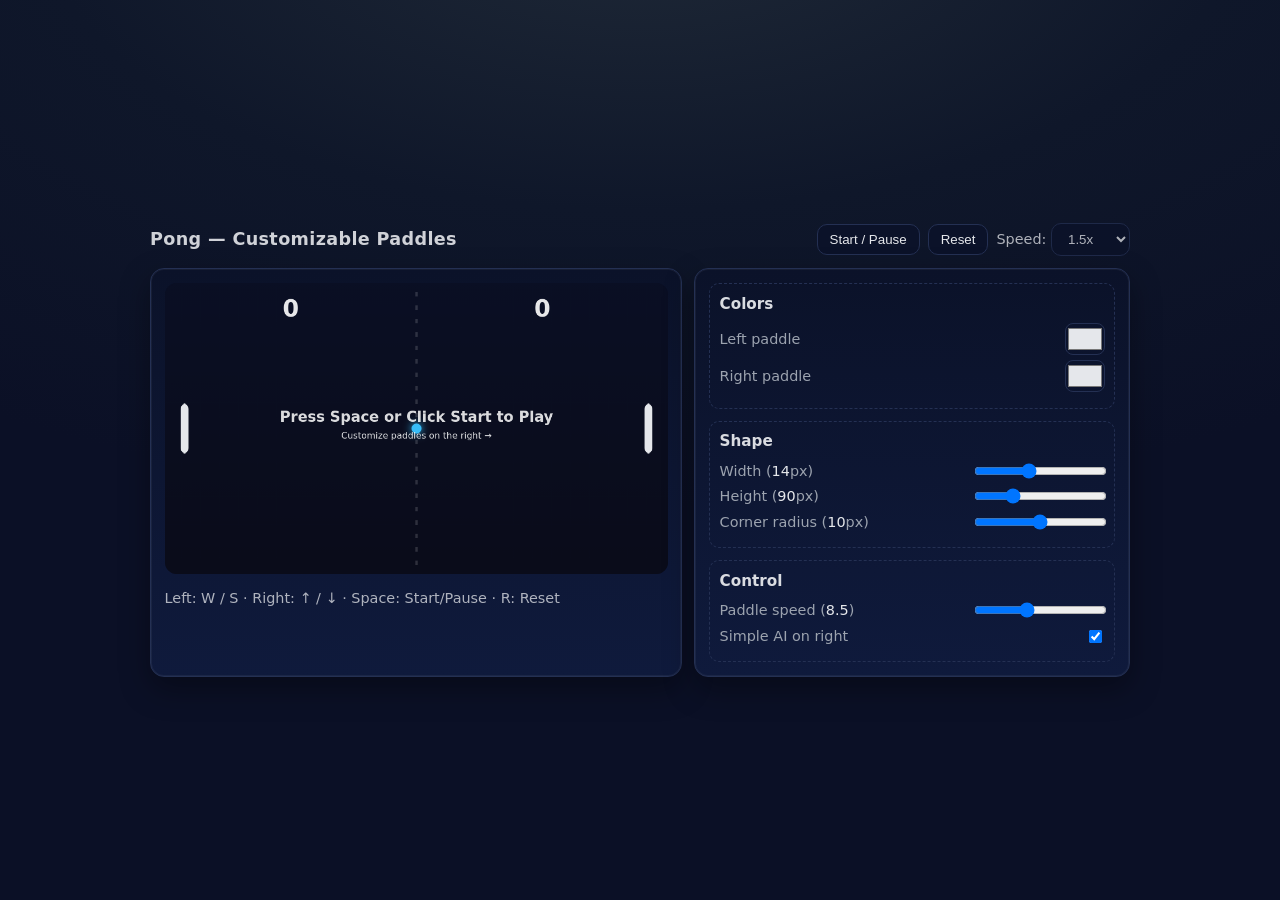
==== index.html @ 2bf0fa86 "Add files via upload" ====
<!DOCTYPE html>
<html lang="en">
<head>
  <meta charset="UTF-8" />
  <meta name="viewport" content="width=device-width, initial-scale=1.0" />
  <title>Base Pong — Customizable</title>
  <style>
    :root {
      --bg: #0f172a;      /* slate-900 */
      --panel: #0b1229;   /* deep panel */
      --panel-2: #0f1a3c; /* alt panel */
      --ink: #e5e7eb;     /* gray-200 */
      --muted: #9ca3af;   /* gray-400 */
      --accent: #38bdf8;  /* sky-400 */
      --border: #243053;  /* blue-gray */
    }

    * { box-sizing: border-box; }
    html, body { height: 100%; }
    body {
      margin: 0;
      display: grid;
      place-items: center;
      background: radial-gradient(1200px 600px at 50% -10%, #1f2937 0%, var(--bg) 50%, #0b1026 100%);
      color: var(--ink);
      font: 16px/1.4 system-ui, -apple-system, Segoe UI, Roboto, Ubuntu, Cantarell, Noto Sans, "Helvetica Neue", Arial, "Apple Color Emoji", "Segoe UI Emoji";
    }
    .wrap { width: min(980px, calc(100% - 2rem)); }

    header {
      display: flex;
      align-items: center;
      justify-content: space-between;
      gap: 1rem;
      margin-bottom: 0.75rem;
    }

    h1 { font-size: 1.1rem; letter-spacing: 0.02em; margin: 0; opacity: 0.9; }

    .toolbar {
      display: flex; align-items: center; gap: .5rem; flex-wrap: wrap;
    }
    button, select, input[type="checkbox"] {
      background: var(--panel);
      border: 1px solid var(--border);
      color: var(--ink);
      padding: 0.45rem 0.75rem;
      border-radius: 10px;
      cursor: pointer;
    }
    button:hover, select:hover { border-color: var(--accent); }

    .hint { opacity: 0.75; font-size: 0.9rem; }

    .grid {
      display: grid;
      grid-template-columns: 1fr;
      gap: .75rem;
    }

    @media (min-width: 880px) {
      .grid { grid-template-columns: 1.1fr .9fr; }
    }

    .panel {
      background: linear-gradient(180deg, var(--panel), var(--panel-2));
      border: 1px solid var(--border);
      border-radius: 14px;
      padding: .85rem;
      box-shadow: 0 12px 30px rgba(0,0,0,.35), inset 0 0 0 1px rgba(255,255,255,.05);
    }

    canvas {
      width: 100%; height: auto; display: block; border-radius: 12px; background: #0a0f24;
    }

    .settings { display: grid; grid-template-columns: 1fr; gap: .75rem; }
    .group { border: 1px dashed var(--border); border-radius: 10px; padding: .6rem; }
    .group h3 { margin: 0 0 .5rem 0; font-size: .95rem; color: var(--ink); opacity: .95; }

    .row { display: grid; grid-template-columns: 1fr auto; align-items: center; gap: .6rem; margin: .35rem 0; }
    .row label { color: var(--muted); font-size: .9rem; }

    input[type="color"] {
      appearance: none; border: 1px solid var(--border); width: 40px; height: 32px; padding: 0; background: transparent; border-radius: 8px; cursor: pointer;
    }
    input[type="range"] { width: 100%; }

    .kv { color: var(--ink); font-variant-numeric: tabular-nums; min-width: 3ch; text-align: right; }
  </style>
</head>
<body>
  <div class="wrap">
    <header>
      <h1>Pong — Customizable Paddles</h1>
      <div class="toolbar">
        <button id="startBtn" title="Space">Start / Pause</button>
        <button id="resetBtn" title="R">Reset</button>
        <label class="hint">Speed:
          <select id="speedSelect">
            <option value="1">1x</option>
            <option value="1.25">1.25x</option>
            <option value="1.5" selected>1.5x</option>
            <option value="2">2x</option>
          </select>
        </label>
      </div>
    </header>

    <div class="grid">
      <div class="panel">
        <!-- Fixed internal resolution; CSS scales responsively -->
        <canvas id="game" width="900" height="520" aria-label="Pong game field"></canvas>
        <p class="hint">Left: W / S · Right: ↑ / ↓ · Space: Start/Pause · R: Reset</p>
      </div>

      <div class="panel">
        <div class="settings">
          <div class="group">
            <h3>Colors</h3>
            <div class="row">
              <label for="leftColor">Left paddle</label>
              <input id="leftColor" type="color" value="#e5e7eb" />
            </div>
            <div class="row">
              <label for="rightColor">Right paddle</label>
              <input id="rightColor" type="color" value="#e5e7eb" />
            </div>
          </div>

          <div class="group">
            <h3>Shape</h3>
            <div class="row">
              <label for="paddleWidth">Width (<span class="kv" id="wVal">14</span>px)</label>
              <input id="paddleWidth" type="range" min="6" max="26" step="1" value="14" />
            </div>
            <div class="row">
              <label for="paddleHeight">Height (<span class="kv" id="hVal">90</span>px)</label>
              <input id="paddleHeight" type="range" min="50" max="200" step="1" value="90" />
            </div>
            <div class="row">
              <label for="paddleRadius">Corner radius (<span class="kv" id="rVal">10</span>px)</label>
              <input id="paddleRadius" type="range" min="0" max="20" step="1" value="10" />
            </div>
          </div>

          <div class="group">
            <h3>Control</h3>
            <div class="row">
              <label for="paddleSpeed">Paddle speed (<span class="kv" id="sVal">8.5</span>)</label>
              <input id="paddleSpeed" type="range" min="5" max="14" step="0.1" value="8.5" />
            </div>
            <div class="row">
              <label for="aiToggle">Simple AI on right</label>
              <input id="aiToggle" type="checkbox" checked />
            </div>
          </div>
        </div>
      </div>
    </div>
  </div>

  <script>
    // === Pong with Customizable Paddles ===
    const canvas = document.getElementById('game');
    const ctx = canvas.getContext('2d');
    const W = canvas.width, H = canvas.height;

    // UI elements
    const startBtn = document.getElementById('startBtn');
    const resetBtn = document.getElementById('resetBtn');
    const speedSelect = document.getElementById('speedSelect');

    const leftColorEl = document.getElementById('leftColor');
    const rightColorEl = document.getElementById('rightColor');
    const widthEl = document.getElementById('paddleWidth');
    const heightEl = document.getElementById('paddleHeight');
    const radiusEl = document.getElementById('paddleRadius');
    const speedEl = document.getElementById('paddleSpeed');
    const aiEl = document.getElementById('aiToggle');

    const wVal = document.getElementById('wVal');
    const hVal = document.getElementById('hVal');
    const rVal = document.getElementById('rVal');
    const sVal = document.getElementById('sVal');

    // Persistent settings
    const defaultSettings = {
      leftColor: '#e5e7eb',
      rightColor: '#e5e7eb',
      paddleWidth: 14,
      paddleHeight: 90,
      paddleRadius: 10,
      paddleSpeed: 8.5,
      ai: true,
      speedMul: parseFloat(speedSelect.value)
    };

    let settings = loadSettings();

    function loadSettings() {
      try {
        const raw = localStorage.getItem('pongSettings');
        if (!raw) return { ...defaultSettings };
        const data = JSON.parse(raw);
        return { ...defaultSettings, ...data };
      } catch { return { ...defaultSettings }; }
    }
    function saveSettings() { localStorage.setItem('pongSettings', JSON.stringify(settings)); }

    // Game objects
    let left = { x: 28, y: H/2 - settings.paddleHeight/2, w: settings.paddleWidth, h: settings.paddleHeight, dy: 0, color: settings.leftColor };
    let right = { x: W - 28 - settings.paddleWidth, y: H/2 - settings.paddleHeight/2, w: settings.paddleWidth, h: settings.paddleHeight, dy: 0, color: settings.rightColor };

    const BALL_R = 9;
    let ball = { x: W/2, y: H/2, r: BALL_R, dx: 0, dy: 0 };

    // Rules
    let running = false;
    let lastTime = 0;
    let leftScore = 0;
    let rightScore = 0;

    // Helpers
    const clamp = (v, a, b) => Math.max(a, Math.min(b, v));
    const randSign = () => Math.random() < 0.5 ? -1 : 1;

    function serve(direction = randSign()) {
      ball.x = W/2; ball.y = H/2;
      const angle = (Math.random()*0.6 - 0.3); // -0.3..0.3 rad
      const base = 4.2 * settings.speedMul;
      ball.dx = Math.cos(angle) * base * direction;
      ball.dy = Math.sin(angle) * (base * 0.8);
    }

    function reset() {
      leftScore = rightScore = 0;
      left.y = H/2 - left.h/2;
      right.y = H/2 - right.h/2;
      serve(randSign());
    }

    function applySettings() {
      // sync paddles
      left.w = settings.paddleWidth; left.h = settings.paddleHeight; left.color = settings.leftColor;
      right.w = settings.paddleWidth; right.h = settings.paddleHeight; right.color = settings.rightColor;
      // keep on field
      left.y = clamp(left.y, 0, H - left.h);
      right.y = clamp(right.y, 0, H - right.h);
      // UI mirrors
      leftColorEl.value = settings.leftColor;
      rightColorEl.value = settings.rightColor;
      widthEl.value = settings.paddleWidth; wVal.textContent = settings.paddleWidth;
      heightEl.value = settings.paddleHeight; hVal.textContent = settings.paddleHeight;
      radiusEl.value = settings.paddleRadius; rVal.textContent = settings.paddleRadius;
      speedEl.value = settings.paddleSpeed; sVal.textContent = settings.paddleSpeed.toFixed(1);
      aiEl.checked = settings.ai;
      speedSelect.value = String(settings.speedMul);
      saveSettings();
    }

    // Draw helpers
    function clear() {
      const g = ctx.createLinearGradient(0, 0, 0, H);
      g.addColorStop(0, '#0a0f24');
      g.addColorStop(1, '#0a0c1a');
      ctx.fillStyle = g; ctx.fillRect(0, 0, W, H);
    }

    function roundedRect(x, y, w, h, r) {
      ctx.beginPath();
      ctx.moveTo(x + r, y);
      ctx.arcTo(x + w, y, x + w, y + h, r);
      ctx.arcTo(x + w, y + h, x, y + h, r);
      ctx.arcTo(x, y + h, x, y, r);
      ctx.arcTo(x, y, x + w, y, r);
      ctx.closePath();
      ctx.fill();
    }

    function drawNet() {
      ctx.save();
      ctx.strokeStyle = 'rgba(255,255,255,0.15)';
      ctx.setLineDash([8, 16]);
      ctx.lineWidth = 4;
      ctx.beginPath();
      ctx.moveTo(W/2, 16);
      ctx.lineTo(W/2, H-16);
      ctx.stroke();
      ctx.restore();
    }

    function drawPaddle(p) {
      ctx.fillStyle = p.color;
      roundedRect(p.x, p.y, p.w, p.h, settings.paddleRadius);
    }

    function drawBall() {
      ctx.beginPath();
      ctx.arc(ball.x, ball.y, ball.r, 0, Math.PI * 2);
      ctx.closePath();
      ctx.fillStyle = '#38bdf8';
      ctx.shadowColor = '#38bdf8'; ctx.shadowBlur = 16;
      ctx.fill(); ctx.shadowBlur = 0;
    }

    function drawScore() {
      ctx.fillStyle = 'rgba(255,255,255,0.9)';
      ctx.font = '700 42px system-ui,Segoe UI,Roboto,Arial';
      ctx.textAlign = 'center';
      ctx.fillText(String(leftScore), W * 0.25, 60);
      ctx.fillText(String(rightScore), W * 0.75, 60);
    }

    function aiMove() {
      if (!settings.ai) return;
      const target = ball.y - right.h / 2;
      const speed = 6 * settings.speedMul; // AI limit
      const dir = clamp(target - right.y, -speed, speed);
      right.y = clamp(right.y + dir, 0, H - right.h);
    }

    // Input
    const keys = new Set();
    window.addEventListener('keydown', (e) => {
      keys.add(e.code);
      if (e.code === 'Space') toggle();
      if (e.code === 'KeyR') { reset(); running = false; }
    });
    window.addEventListener('keyup', (e) => keys.delete(e.code));

    function handleInput(dt) {
      const padSpeed = settings.paddleSpeed * settings.speedMul;
      if (keys.has('KeyW')) left.y -= padSpeed;
      if (keys.has('KeyS')) left.y += padSpeed;
      if (keys.has('ArrowUp')) right.y -= padSpeed; // manual override
      if (keys.has('ArrowDown')) right.y += padSpeed;
      left.y = clamp(left.y, 0, H - left.h);
      right.y = clamp(right.y, 0, H - right.h);
    }

    // Physics & collisions
    function update(dt) {
      handleInput(dt);
      aiMove();

      ball.x += ball.dx;
      ball.y += ball.dy;

      if (ball.y - ball.r <= 0 && ball.dy < 0) { ball.y = ball.r; ball.dy *= -1; }
      if (ball.y + ball.r >= H && ball.dy > 0) { ball.y = H - ball.r; ball.dy *= -1; }

      function collide(p) {
        if (ball.x - ball.r < p.x + p.w && ball.x + ball.r > p.x && ball.y + ball.r > p.y && ball.y - ball.r < p.y + p.h) {
          const hitPos = (ball.y - (p.y + p.h/2)) / (p.h/2); // -1..1
          const angle = hitPos * (Math.PI/3.5);
          const dir = (p === left) ? 1 : -1;
          const speed = Math.min(Math.hypot(ball.dx, ball.dy) * 1.05, 16 * settings.speedMul);
          ball.dx = Math.cos(angle) * speed * dir;
          ball.dy = Math.sin(angle) * speed;
          if (dir === 1) ball.x = p.x + p.w + ball.r + 0.1; else ball.x = p.x - ball.r - 0.1;
        }
      }
      collide(left); collide(right);

      if (ball.x + ball.r < 0) { rightScore++; serve(1); }
      else if (ball.x - ball.r > W) { leftScore++; serve(-1); }
    }

    function render() {
      clear(); drawNet(); drawPaddle(left); drawPaddle(right); drawBall(); drawScore();
      if (!running) {
        ctx.fillStyle = 'rgba(255,255,255,0.85)';
        ctx.font = '700 26px system-ui,Segoe UI,Roboto,Arial';
        ctx.textAlign = 'center';
        ctx.fillText('Press Space or Click Start to Play', W/2, H/2 - 12);
        ctx.font = '500 16px system-ui,Segoe UI,Roboto,Arial';
        ctx.fillText('Customize paddles on the right →', W/2, H/2 + 18);
      }
    }

    function loop(ts) {
      const dt = (ts - lastTime) / 16.6667; lastTime = ts;
      if (running) update(dt);
      render();
      requestAnimationFrame(loop);
    }
    function toggle() { running = !running; }

    // UI wiring
    startBtn.addEventListener('click', toggle);
    resetBtn.addEventListener('click', () => { reset(); running = false; });
    speedSelect.addEventListener('change', (e) => { settings.speedMul = parseFloat(e.target.value); saveSettings(); });

    leftColorEl.addEventListener('input', (e) => { settings.leftColor = e.target.value; applySettings(); });
    rightColorEl.addEventListener('input', (e) => { settings.rightColor = e.target.value; applySettings(); });
    widthEl.addEventListener('input', (e) => { settings.paddleWidth = parseInt(e.target.value, 10); wVal.textContent = settings.paddleWidth; right.x = W - 28 - settings.paddleWidth; applySettings(); });
    heightEl.addEventListener('input', (e) => { settings.paddleHeight = parseInt(e.target.value, 10); hVal.textContent = settings.paddleHeight; applySettings(); });
    radiusEl.addEventListener('input', (e) => { settings.paddleRadius = parseInt(e.target.value, 10); rVal.textContent = settings.paddleRadius; saveSettings(); });
    speedEl.addEventListener('input', (e) => { settings.paddleSpeed = parseFloat(e.target.value); sVal.textContent = settings.paddleSpeed.toFixed(1); saveSettings(); });
    aiEl.addEventListener('change', (e) => { settings.ai = e.target.checked; saveSettings(); });

    // Boot
    applySettings();
    reset();
    requestAnimationFrame(loop);
  </script>
</body>
</html>
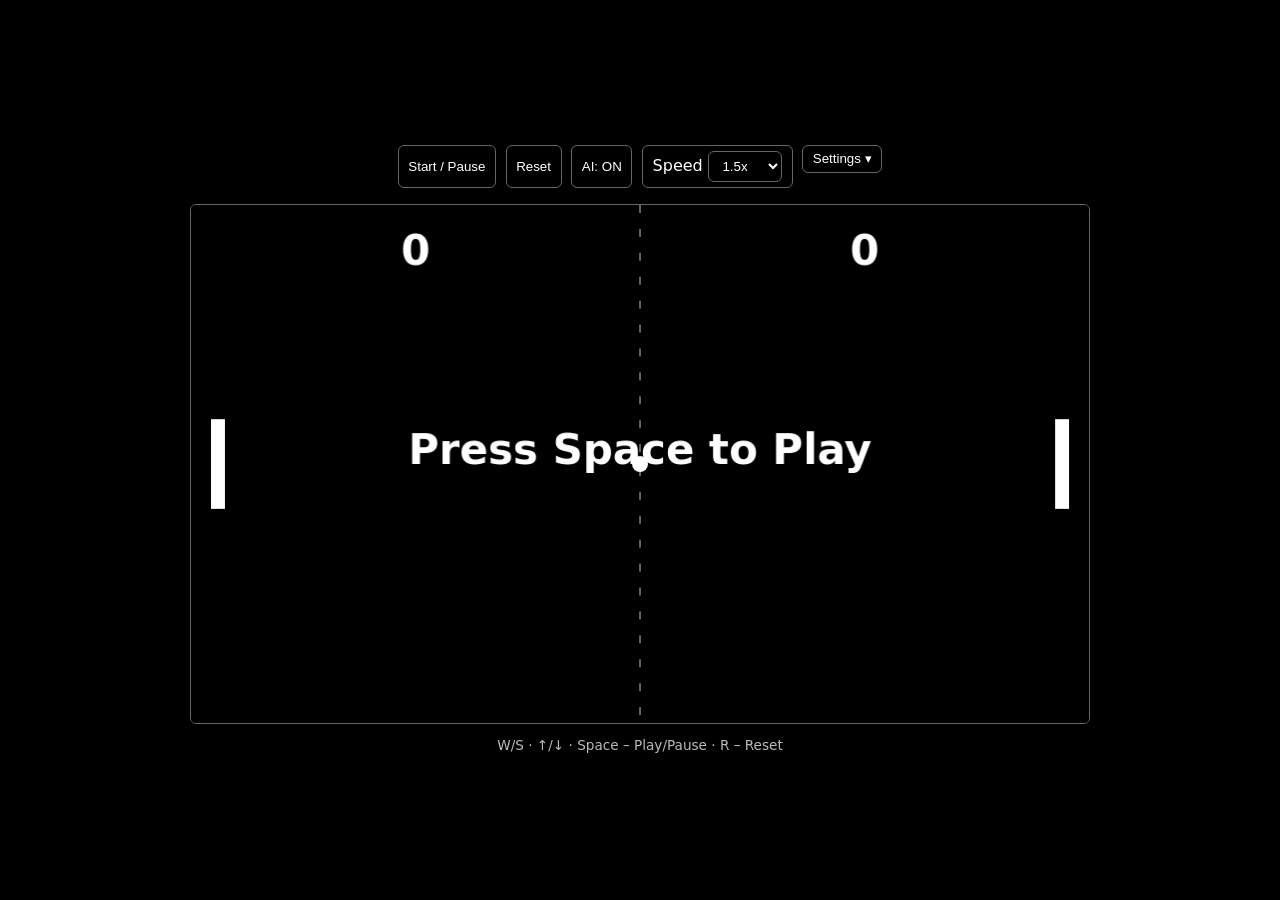
==== commit 91054494: "Add files via upload" ====
--- a/index.html
+++ b/index.html
@@ -3,407 +3,213 @@
 <head>
   <meta charset="UTF-8" />
   <meta name="viewport" content="width=device-width, initial-scale=1.0" />
-  <title>Base Pong — Customizable</title>
-  <style>
-    :root {
-      --bg: #0f172a;      /* slate-900 */
-      --panel: #0b1229;   /* deep panel */
-      --panel-2: #0f1a3c; /* alt panel */
-      --ink: #e5e7eb;     /* gray-200 */
-      --muted: #9ca3af;   /* gray-400 */
-      --accent: #38bdf8;  /* sky-400 */
-      --border: #243053;  /* blue-gray */
-    }
-
-    * { box-sizing: border-box; }
-    html, body { height: 100%; }
-    body {
-      margin: 0;
-      display: grid;
-      place-items: center;
-      background: radial-gradient(1200px 600px at 50% -10%, #1f2937 0%, var(--bg) 50%, #0b1026 100%);
-      color: var(--ink);
-      font: 16px/1.4 system-ui, -apple-system, Segoe UI, Roboto, Ubuntu, Cantarell, Noto Sans, "Helvetica Neue", Arial, "Apple Color Emoji", "Segoe UI Emoji";
-    }
-    .wrap { width: min(980px, calc(100% - 2rem)); }
-
-    header {
-      display: flex;
-      align-items: center;
-      justify-content: space-between;
-      gap: 1rem;
-      margin-bottom: 0.75rem;
-    }
-
-    h1 { font-size: 1.1rem; letter-spacing: 0.02em; margin: 0; opacity: 0.9; }
-
-    .toolbar {
-      display: flex; align-items: center; gap: .5rem; flex-wrap: wrap;
-    }
-    button, select, input[type="checkbox"] {
-      background: var(--panel);
-      border: 1px solid var(--border);
-      color: var(--ink);
-      padding: 0.45rem 0.75rem;
-      border-radius: 10px;
-      cursor: pointer;
-    }
-    button:hover, select:hover { border-color: var(--accent); }
-
-    .hint { opacity: 0.75; font-size: 0.9rem; }
-
-    .grid {
-      display: grid;
-      grid-template-columns: 1fr;
-      gap: .75rem;
-    }
-
-    @media (min-width: 880px) {
-      .grid { grid-template-columns: 1.1fr .9fr; }
-    }
-
-    .panel {
-      background: linear-gradient(180deg, var(--panel), var(--panel-2));
-      border: 1px solid var(--border);
-      border-radius: 14px;
-      padding: .85rem;
-      box-shadow: 0 12px 30px rgba(0,0,0,.35), inset 0 0 0 1px rgba(255,255,255,.05);
-    }
-
-    canvas {
-      width: 100%; height: auto; display: block; border-radius: 12px; background: #0a0f24;
-    }
-
-    .settings { display: grid; grid-template-columns: 1fr; gap: .75rem; }
-    .group { border: 1px dashed var(--border); border-radius: 10px; padding: .6rem; }
-    .group h3 { margin: 0 0 .5rem 0; font-size: .95rem; color: var(--ink); opacity: .95; }
-
-    .row { display: grid; grid-template-columns: 1fr auto; align-items: center; gap: .6rem; margin: .35rem 0; }
-    .row label { color: var(--muted); font-size: .9rem; }
-
-    input[type="color"] {
-      appearance: none; border: 1px solid var(--border); width: 40px; height: 32px; padding: 0; background: transparent; border-radius: 8px; cursor: pointer;
-    }
-    input[type="range"] { width: 100%; }
-
-    .kv { color: var(--ink); font-variant-numeric: tabular-nums; min-width: 3ch; text-align: right; }
-  </style>
+  <title>Pong — Black & White (AI Difficulty)</title>
+  <link rel="stylesheet" href="styles.css" />
 </head>
 <body>
-  <div class="wrap">
-    <header>
-      <h1>Pong — Customizable Paddles</h1>
-      <div class="toolbar">
-        <button id="startBtn" title="Space">Start / Pause</button>
-        <button id="resetBtn" title="R">Reset</button>
-        <label class="hint">Speed:
-          <select id="speedSelect">
-            <option value="1">1x</option>
-            <option value="1.25">1.25x</option>
-            <option value="1.5" selected>1.5x</option>
-            <option value="2">2x</option>
-          </select>
-        </label>
-      </div>
-    </header>
-
-    <div class="grid">
-      <div class="panel">
-        <!-- Fixed internal resolution; CSS scales responsively -->
-        <canvas id="game" width="900" height="520" aria-label="Pong game field"></canvas>
-        <p class="hint">Left: W / S · Right: ↑ / ↓ · Space: Start/Pause · R: Reset</p>
-      </div>
-
-      <div class="panel">
-        <div class="settings">
-          <div class="group">
-            <h3>Colors</h3>
-            <div class="row">
-              <label for="leftColor">Left paddle</label>
-              <input id="leftColor" type="color" value="#e5e7eb" />
-            </div>
-            <div class="row">
-              <label for="rightColor">Right paddle</label>
-              <input id="rightColor" type="color" value="#e5e7eb" />
-            </div>
-          </div>
-
-          <div class="group">
-            <h3>Shape</h3>
-            <div class="row">
-              <label for="paddleWidth">Width (<span class="kv" id="wVal">14</span>px)</label>
-              <input id="paddleWidth" type="range" min="6" max="26" step="1" value="14" />
-            </div>
-            <div class="row">
-              <label for="paddleHeight">Height (<span class="kv" id="hVal">90</span>px)</label>
-              <input id="paddleHeight" type="range" min="50" max="200" step="1" value="90" />
-            </div>
-            <div class="row">
-              <label for="paddleRadius">Corner radius (<span class="kv" id="rVal">10</span>px)</label>
-              <input id="paddleRadius" type="range" min="0" max="20" step="1" value="10" />
-            </div>
-          </div>
-
-          <div class="group">
-            <h3>Control</h3>
-            <div class="row">
-              <label for="paddleSpeed">Paddle speed (<span class="kv" id="sVal">8.5</span>)</label>
-              <input id="paddleSpeed" type="range" min="5" max="14" step="0.1" value="8.5" />
-            </div>
-            <div class="row">
-              <label for="aiToggle">Simple AI on right</label>
-              <input id="aiToggle" type="checkbox" checked />
-            </div>
-          </div>
+  <div class="controls">
+    <button id="startBtn" class="btn">Start / Pause</button>
+    <button id="resetBtn" class="btn">Reset</button>
+    <button id="aiToggleBtn" class="btn">AI: ON</button>
+    <label class="btn">Speed
+      <select id="speedSelect">
+        <option value="1">1x</option>
+        <option value="1.25">1.25x</option>
+        <option value="1.5" selected>1.5x</option>
+        <option value="2">2x</option>
+      </select>
+    </label>
+    <div class="menu">
+      <button id="menuBtn" class="btn">Settings ▾</button>
+      <div id="menuPanel" class="menu-panel" hidden>
+        <div class="menu-group">
+          <strong>Mechanics</strong>
+          <label class="menu-row" style="grid-template-columns:auto 1fr; gap:.5rem;">
+            <input type="checkbox" id="breakingBad" />
+            <span>Breaking Bad (paddles shrink on hit)</span>
+          </label>
+          <label class="menu-row" id="bbControls" hidden>
+            Shrink per hit
+            <span>
+              <input type="range" id="shrinkPerHit" min="1" max="12" step="1" value="4" />
+              <span class="kv" id="shrinkVal">4</span>px
+            </span>
+          </label>
+          <label class="menu-row" id="bbMinRow" hidden>
+            Min height
+            <span>
+              <input type="range" id="minPaddleHeight" min="20" max="120" step="1" value="40" />
+              <span class="kv" id="minVal">40</span>px
+            </span>
+          </label>
+        </div>
+
+        <div class="menu-group">
+          <strong>AI Difficulty</strong>
+          <label class="menu-row">
+            Level
+            <span>
+              <input type="range" id="aiDifficulty" min="1" max="10" step="1" value="5" />
+              <span class="kv" id="aiDiffVal">5</span>
+            </span>
+          </label>
         </div>
       </div>
     </div>
   </div>
 
+  <canvas id="game" width="900" height="520"></canvas>
+  <div class="hint">W/S · ↑/↓ · Space – Play/Pause · R – Reset</div>
+
   <script>
-    // === Pong with Customizable Paddles ===
     const canvas = document.getElementById('game');
     const ctx = canvas.getContext('2d');
     const W = canvas.width, H = canvas.height;
 
-    // UI elements
     const startBtn = document.getElementById('startBtn');
     const resetBtn = document.getElementById('resetBtn');
+    const aiToggleBtn = document.getElementById('aiToggleBtn');
     const speedSelect = document.getElementById('speedSelect');
 
-    const leftColorEl = document.getElementById('leftColor');
-    const rightColorEl = document.getElementById('rightColor');
-    const widthEl = document.getElementById('paddleWidth');
-    const heightEl = document.getElementById('paddleHeight');
-    const radiusEl = document.getElementById('paddleRadius');
-    const speedEl = document.getElementById('paddleSpeed');
-    const aiEl = document.getElementById('aiToggle');
-
-    const wVal = document.getElementById('wVal');
-    const hVal = document.getElementById('hVal');
-    const rVal = document.getElementById('rVal');
-    const sVal = document.getElementById('sVal');
-
-    // Persistent settings
-    const defaultSettings = {
-      leftColor: '#e5e7eb',
-      rightColor: '#e5e7eb',
-      paddleWidth: 14,
-      paddleHeight: 90,
-      paddleRadius: 10,
-      paddleSpeed: 8.5,
+    const menuBtn = document.getElementById('menuBtn');
+    const menuPanel = document.getElementById('menuPanel');
+    const breakingBadEl = document.getElementById('breakingBad');
+    const bbControls = document.getElementById('bbControls');
+    const bbMinRow = document.getElementById('bbMinRow');
+    const shrinkPerHitEl = document.getElementById('shrinkPerHit');
+    const minPaddleHeightEl = document.getElementById('minPaddleHeight');
+    const shrinkVal = document.getElementById('shrinkVal');
+    const minVal = document.getElementById('minVal');
+    const aiDiffSlider = document.getElementById('aiDifficulty');
+    const aiDiffVal = document.getElementById('aiDiffVal');
+
+    const BASE_PADDLE_H = 90;
+
+    let settings = {
+      speedMul: parseFloat(speedSelect.value),
       ai: true,
-      speedMul: parseFloat(speedSelect.value)
+      breakingBad: false,
+      shrinkPerHit: 4,
+      minPaddleHeight: 40,
+      aiDifficulty: 5,
     };
 
-    let settings = loadSettings();
-
-    function loadSettings() {
-      try {
-        const raw = localStorage.getItem('pongSettings');
-        if (!raw) return { ...defaultSettings };
-        const data = JSON.parse(raw);
-        return { ...defaultSettings, ...data };
-      } catch { return { ...defaultSettings }; }
-    }
-    function saveSettings() { localStorage.setItem('pongSettings', JSON.stringify(settings)); }
-
-    // Game objects
-    let left = { x: 28, y: H/2 - settings.paddleHeight/2, w: settings.paddleWidth, h: settings.paddleHeight, dy: 0, color: settings.leftColor };
-    let right = { x: W - 28 - settings.paddleWidth, y: H/2 - settings.paddleHeight/2, w: settings.paddleWidth, h: settings.paddleHeight, dy: 0, color: settings.rightColor };
-
-    const BALL_R = 9;
-    let ball = { x: W/2, y: H/2, r: BALL_R, dx: 0, dy: 0 };
-
-    // Rules
-    let running = false;
-    let lastTime = 0;
-    let leftScore = 0;
-    let rightScore = 0;
-
-    // Helpers
-    const clamp = (v, a, b) => Math.max(a, Math.min(b, v));
-    const randSign = () => Math.random() < 0.5 ? -1 : 1;
-
-    function serve(direction = randSign()) {
-      ball.x = W/2; ball.y = H/2;
-      const angle = (Math.random()*0.6 - 0.3); // -0.3..0.3 rad
-      const base = 4.2 * settings.speedMul;
-      ball.dx = Math.cos(angle) * base * direction;
-      ball.dy = Math.sin(angle) * (base * 0.8);
-    }
-
-    function reset() {
-      leftScore = rightScore = 0;
-      left.y = H/2 - left.h/2;
-      right.y = H/2 - right.h/2;
+    const left = { x: 20, y: H/2 - BASE_PADDLE_H/2, w: 14, h: BASE_PADDLE_H, color: '#fff' };
+    const right = { x: W - 34, y: H/2 - BASE_PADDLE_H/2, w: 14, h: BASE_PADDLE_H, color: '#fff' };
+    const ball = { x: W/2, y: H/2, r: 8, dx: 0, dy: 0 };
+
+    let running = false, lastTime = 0, leftScore = 0, rightScore = 0;
+
+    const clamp = (v,a,b)=>Math.max(a,Math.min(b,v));
+    const randSign = ()=>Math.random()<0.5?-1:1;
+
+    function serve(dir=randSign()){
+      ball.x=W/2; ball.y=H/2;
+      const ang=(Math.random()*0.6-0.3);
+      const spd=4*settings.speedMul;
+      ball.dx=Math.cos(ang)*spd*dir;
+      ball.dy=Math.sin(ang)*(spd*0.8);
+    }
+
+    function reset(){
+      leftScore=rightScore=0;
+      left.h = right.h = BASE_PADDLE_H;
+      left.y=H/2-left.h/2; right.y=H/2-right.h/2;
       serve(randSign());
     }
 
-    function applySettings() {
-      // sync paddles
-      left.w = settings.paddleWidth; left.h = settings.paddleHeight; left.color = settings.leftColor;
-      right.w = settings.paddleWidth; right.h = settings.paddleHeight; right.color = settings.rightColor;
-      // keep on field
-      left.y = clamp(left.y, 0, H - left.h);
-      right.y = clamp(right.y, 0, H - right.h);
-      // UI mirrors
-      leftColorEl.value = settings.leftColor;
-      rightColorEl.value = settings.rightColor;
-      widthEl.value = settings.paddleWidth; wVal.textContent = settings.paddleWidth;
-      heightEl.value = settings.paddleHeight; hVal.textContent = settings.paddleHeight;
-      radiusEl.value = settings.paddleRadius; rVal.textContent = settings.paddleRadius;
-      speedEl.value = settings.paddleSpeed; sVal.textContent = settings.paddleSpeed.toFixed(1);
-      aiEl.checked = settings.ai;
-      speedSelect.value = String(settings.speedMul);
-      saveSettings();
-    }
-
-    // Draw helpers
-    function clear() {
-      const g = ctx.createLinearGradient(0, 0, 0, H);
-      g.addColorStop(0, '#0a0f24');
-      g.addColorStop(1, '#0a0c1a');
-      ctx.fillStyle = g; ctx.fillRect(0, 0, W, H);
-    }
-
-    function roundedRect(x, y, w, h, r) {
-      ctx.beginPath();
-      ctx.moveTo(x + r, y);
-      ctx.arcTo(x + w, y, x + w, y + h, r);
-      ctx.arcTo(x + w, y + h, x, y + h, r);
-      ctx.arcTo(x, y + h, x, y, r);
-      ctx.arcTo(x, y, x + w, y, r);
-      ctx.closePath();
-      ctx.fill();
-    }
-
-    function drawNet() {
-      ctx.save();
-      ctx.strokeStyle = 'rgba(255,255,255,0.15)';
-      ctx.setLineDash([8, 16]);
-      ctx.lineWidth = 4;
-      ctx.beginPath();
-      ctx.moveTo(W/2, 16);
-      ctx.lineTo(W/2, H-16);
-      ctx.stroke();
-      ctx.restore();
-    }
-
-    function drawPaddle(p) {
-      ctx.fillStyle = p.color;
-      roundedRect(p.x, p.y, p.w, p.h, settings.paddleRadius);
-    }
-
-    function drawBall() {
-      ctx.beginPath();
-      ctx.arc(ball.x, ball.y, ball.r, 0, Math.PI * 2);
-      ctx.closePath();
-      ctx.fillStyle = '#38bdf8';
-      ctx.shadowColor = '#38bdf8'; ctx.shadowBlur = 16;
-      ctx.fill(); ctx.shadowBlur = 0;
-    }
-
-    function drawScore() {
-      ctx.fillStyle = 'rgba(255,255,255,0.9)';
-      ctx.font = '700 42px system-ui,Segoe UI,Roboto,Arial';
-      ctx.textAlign = 'center';
-      ctx.fillText(String(leftScore), W * 0.25, 60);
-      ctx.fillText(String(rightScore), W * 0.75, 60);
-    }
-
-    function aiMove() {
-      if (!settings.ai) return;
-      const target = ball.y - right.h / 2;
-      const speed = 6 * settings.speedMul; // AI limit
-      const dir = clamp(target - right.y, -speed, speed);
-      right.y = clamp(right.y + dir, 0, H - right.h);
-    }
-
-    // Input
-    const keys = new Set();
-    window.addEventListener('keydown', (e) => {
-      keys.add(e.code);
-      if (e.code === 'Space') toggle();
-      if (e.code === 'KeyR') { reset(); running = false; }
-    });
-    window.addEventListener('keyup', (e) => keys.delete(e.code));
-
-    function handleInput(dt) {
-      const padSpeed = settings.paddleSpeed * settings.speedMul;
-      if (keys.has('KeyW')) left.y -= padSpeed;
-      if (keys.has('KeyS')) left.y += padSpeed;
-      if (keys.has('ArrowUp')) right.y -= padSpeed; // manual override
-      if (keys.has('ArrowDown')) right.y += padSpeed;
-      left.y = clamp(left.y, 0, H - left.h);
-      right.y = clamp(right.y, 0, H - right.h);
-    }
-
-    // Physics & collisions
-    function update(dt) {
-      handleInput(dt);
-      aiMove();
-
-      ball.x += ball.dx;
-      ball.y += ball.dy;
-
-      if (ball.y - ball.r <= 0 && ball.dy < 0) { ball.y = ball.r; ball.dy *= -1; }
-      if (ball.y + ball.r >= H && ball.dy > 0) { ball.y = H - ball.r; ball.dy *= -1; }
-
-      function collide(p) {
-        if (ball.x - ball.r < p.x + p.w && ball.x + ball.r > p.x && ball.y + ball.r > p.y && ball.y - ball.r < p.y + p.h) {
-          const hitPos = (ball.y - (p.y + p.h/2)) / (p.h/2); // -1..1
-          const angle = hitPos * (Math.PI/3.5);
-          const dir = (p === left) ? 1 : -1;
-          const speed = Math.min(Math.hypot(ball.dx, ball.dy) * 1.05, 16 * settings.speedMul);
-          ball.dx = Math.cos(angle) * speed * dir;
-          ball.dy = Math.sin(angle) * speed;
-          if (dir === 1) ball.x = p.x + p.w + ball.r + 0.1; else ball.x = p.x - ball.r - 0.1;
+    function aiMove(dt){
+      if(!settings.ai) return;
+      const movingRight = ball.dx>0;
+      if(!(movingRight && ball.x>W*0.55)) return;
+      const difficultyFactor = settings.aiDifficulty / 10;
+      const reactionDelay = (1 - difficultyFactor) * 12; // more delay at low diff
+      const error = (1 - difficultyFactor) * 150; // bigger aim error at low diff
+      if (Math.random() < 1 / reactionDelay) {
+        const aimY=ball.y+(Math.random()-0.5)*error;
+        const maxSpeed=2.5*settings.speedMul*difficultyFactor;
+        const delta=clamp(aimY-right.h/2-right.y,-maxSpeed,maxSpeed);
+        right.y=clamp(right.y+delta,0,H-right.h);
+      }
+    }
+
+    function handleInput(){
+      const pad=7*settings.speedMul;
+      if(keys.has('KeyW')) left.y-=pad;
+      if(keys.has('KeyS')) left.y+=pad;
+      if(keys.has('ArrowUp')) right.y-=pad;
+      if(keys.has('ArrowDown')) right.y+=pad;
+      left.y=clamp(left.y,0,H-left.h);
+      right.y=clamp(right.y,0,H-right.h);
+    }
+
+    const keys=new Set();
+    addEventListener('keydown',e=>{keys.add(e.code);if(e.code==='Space')running=!running;if(e.code==='KeyR'){reset();running=false;}});
+    addEventListener('keyup',e=>keys.delete(e.code));
+
+    function shrinkPaddle(p){
+      if(!settings.breakingBad) return;
+      const oldH = p.h;
+      p.h = Math.max(settings.minPaddleHeight, p.h - settings.shrinkPerHit);
+      const center = p.y + oldH/2;
+      p.y = clamp(center - p.h/2, 0, H - p.h);
+    }
+
+    function update(dt){
+      handleInput(); aiMove(dt);
+      ball.x+=ball.dx; ball.y+=ball.dy;
+      if(ball.y-ball.r<=0&&ball.dy<0){ball.dy*=-1;}
+      if(ball.y+ball.r>=H&&ball.dy>0){ball.dy*=-1;}
+      function collide(p){
+        if(ball.x-ball.r<p.x+p.w&&ball.x+ball.r>p.x&&ball.y+ball.r>p.y&&ball.y-ball.r<p.y+p.h){
+          const hit=(ball.y-(p.y+p.h/2))/(p.h/2);
+          const ang=hit*(Math.PI/3.5);
+          const dir=(p===left)?1:-1;
+          const spd=Math.min(Math.hypot(ball.dx,ball.dy)*1.05,14*settings.speedMul);
+          ball.dx=Math.cos(ang)*spd*dir; ball.dy=Math.sin(ang)*spd;
+          if(dir===1) ball.x=p.x+p.w+ball.r+0.1; else ball.x=p.x-ball.r-0.1;
+          shrinkPaddle(p);
         }
       }
       collide(left); collide(right);
-
-      if (ball.x + ball.r < 0) { rightScore++; serve(1); }
-      else if (ball.x - ball.r > W) { leftScore++; serve(-1); }
-    }
-
-    function render() {
-      clear(); drawNet(); drawPaddle(left); drawPaddle(right); drawBall(); drawScore();
-      if (!running) {
-        ctx.fillStyle = 'rgba(255,255,255,0.85)';
-        ctx.font = '700 26px system-ui,Segoe UI,Roboto,Arial';
-        ctx.textAlign = 'center';
-        ctx.fillText('Press Space or Click Start to Play', W/2, H/2 - 12);
-        ctx.font = '500 16px system-ui,Segoe UI,Roboto,Arial';
-        ctx.fillText('Customize paddles on the right →', W/2, H/2 + 18);
-      }
-    }
-
-    function loop(ts) {
-      const dt = (ts - lastTime) / 16.6667; lastTime = ts;
-      if (running) update(dt);
-      render();
-      requestAnimationFrame(loop);
-    }
-    function toggle() { running = !running; }
-
-    // UI wiring
-    startBtn.addEventListener('click', toggle);
-    resetBtn.addEventListener('click', () => { reset(); running = false; });
-    speedSelect.addEventListener('change', (e) => { settings.speedMul = parseFloat(e.target.value); saveSettings(); });
-
-    leftColorEl.addEventListener('input', (e) => { settings.leftColor = e.target.value; applySettings(); });
-    rightColorEl.addEventListener('input', (e) => { settings.rightColor = e.target.value; applySettings(); });
-    widthEl.addEventListener('input', (e) => { settings.paddleWidth = parseInt(e.target.value, 10); wVal.textContent = settings.paddleWidth; right.x = W - 28 - settings.paddleWidth; applySettings(); });
-    heightEl.addEventListener('input', (e) => { settings.paddleHeight = parseInt(e.target.value, 10); hVal.textContent = settings.paddleHeight; applySettings(); });
-    radiusEl.addEventListener('input', (e) => { settings.paddleRadius = parseInt(e.target.value, 10); rVal.textContent = settings.paddleRadius; saveSettings(); });
-    speedEl.addEventListener('input', (e) => { settings.paddleSpeed = parseFloat(e.target.value); sVal.textContent = settings.paddleSpeed.toFixed(1); saveSettings(); });
-    aiEl.addEventListener('change', (e) => { settings.ai = e.target.checked; saveSettings(); });
-
-    // Boot
-    applySettings();
+      if(ball.x+ball.r<0){rightScore++;serve(1);}else if(ball.x-ball.r>W){leftScore++;serve(-1);}
+    }
+
+    function render(){
+      ctx.fillStyle='#000';ctx.fillRect(0,0,W,H);
+      ctx.strokeStyle='#666';ctx.setLineDash([8,16]);ctx.lineWidth=2;ctx.beginPath();ctx.moveTo(W/2,0);ctx.lineTo(W/2,H);ctx.stroke();ctx.setLineDash([]);
+      ctx.fillStyle='#fff';ctx.fillRect(left.x,left.y,left.w,left.h);ctx.fillRect(right.x,right.y,right.w,right.h);
+      ctx.beginPath();ctx.arc(ball.x,ball.y,ball.r,0,Math.PI*2);ctx.fill();
+      ctx.font='700 42px system-ui';ctx.textAlign='center';ctx.fillText(leftScore,W*0.25,60);ctx.fillText(rightScore,W*0.75,60);
+      if(!running){ctx.fillText('Press Space to Play',W/2,H/2);}
+    }
+
+    function loop(ts){const dt=(ts-lastTime)/16.6;lastTime=ts;if(running)update(dt);render();requestAnimationFrame(loop);}    
+
+    startBtn.onclick=()=>running=!running;
+    resetBtn.onclick=()=>{reset();running=false;};
+    aiToggleBtn.onclick=()=>{settings.ai=!settings.ai;aiToggleBtn.textContent=settings.ai?'AI: ON':'AI: OFF';};
+    speedSelect.onchange=e=>settings.speedMul=parseFloat(e.target.value);
+
+    menuBtn.onclick=(e)=>{ e.stopPropagation(); menuPanel.hidden = !menuPanel.hidden; };
+    document.addEventListener('click',(e)=>{
+      if(!menuPanel.hidden && !menuPanel.contains(e.target) && e.target!==menuBtn){ menuPanel.hidden = true; }
+    });
+
+    breakingBadEl.onchange=(e)=>{
+      settings.breakingBad = e.target.checked;
+      bbControls.hidden = bbMinRow.hidden = !settings.breakingBad;
+    };
+    shrinkPerHitEl.oninput=(e)=>{ settings.shrinkPerHit = parseInt(e.target.value,10); shrinkVal.textContent = settings.shrinkPerHit; };
+    minPaddleHeightEl.oninput=(e)=>{ settings.minPaddleHeight = parseInt(e.target.value,10); minVal.textContent = settings.minPaddleHeight; };
+
+    aiDiffSlider.oninput=(e)=>{
+      settings.aiDifficulty = parseInt(e.target.value,10);
+      aiDiffVal.textContent = settings.aiDifficulty;
+    };
+
     reset();
     requestAnimationFrame(loop);
   </script>
 </body>
-</html>
+</html>
--- a/styles.css
+++ b/styles.css
@@ -0,0 +1,52 @@
+:root {
+  --bg: #000;
+  --ink: #fff;
+  --border: #666;
+}
+* { box-sizing: border-box; }
+html, body { height: 100%; }
+body {
+  margin: 0;
+  display: flex;
+  flex-direction: column;
+  align-items: center;
+  justify-content: center;
+  background: var(--bg);
+  color: var(--ink);
+  font: 16px/1.4 system-ui, sans-serif;
+}
+
+/* Controls above the canvas */
+.controls {
+  display: flex;
+  justify-content: center;
+  gap: .6rem;
+  margin-bottom: 1rem;
+}
+.btn, select {
+  background: #000;
+  color: var(--ink);
+  border: 1px solid var(--border);
+  border-radius: 6px;
+  padding: .35rem .6rem;
+  cursor: pointer;
+}
+.btn:hover, select:hover { border-color: #aaa; }
+
+/* Canvas playfield */
+canvas {
+  width: 900px;
+  height: 520px;
+  background: #000;
+  border: 1px solid var(--border);
+  border-radius: 6px;
+  display: block;
+}
+
+/* Footer hint */
+.hint {
+  margin-top: .75rem;
+  color: #bbb;
+  font-size: .85rem;
+  text-align: center;
+}
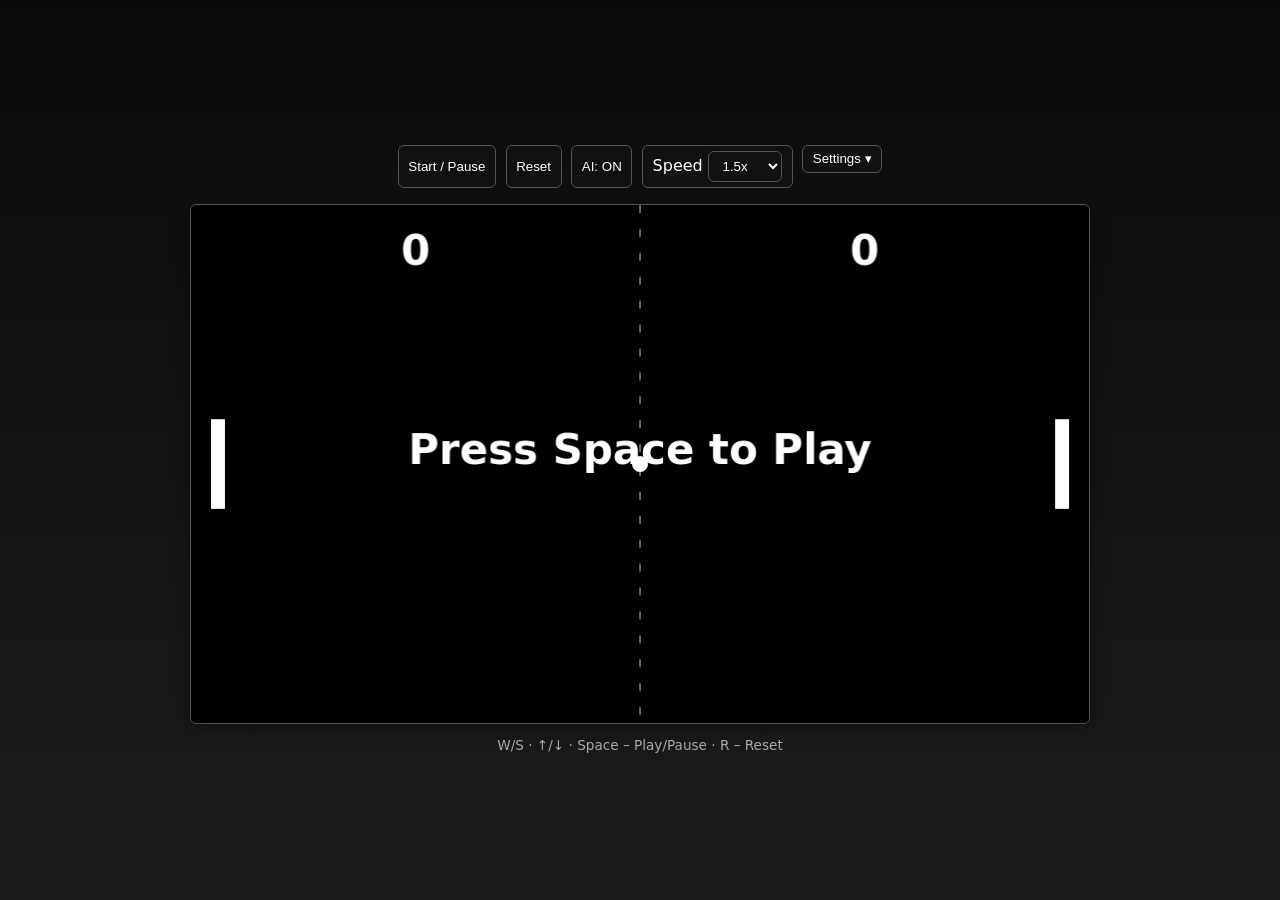
==== commit 7e019bc4: "Add files via upload" ====
--- a/index.html
+++ b/index.html
@@ -1,4 +1,4 @@
-<!DOCTYPE html>
+ <!DOCTYPE html>
 <html lang="en">
 <head>
   <meta charset="UTF-8" />
--- a/styles.css
+++ b/styles.css
@@ -1,8 +1,11 @@
 :root {
-  --bg: #000;
-  --ink: #fff;
-  --border: #666;
+  --bg-top: #0a0a0a;
+  --bg-bottom: #1c1c1c;
+  --ink: #ffffff;
+  --border: #555;
+  --accent: #4fa3f7;
 }
+
 * { box-sizing: border-box; }
 html, body { height: 100%; }
 body {
@@ -11,7 +14,7 @@
   flex-direction: column;
   align-items: center;
   justify-content: center;
-  background: var(--bg);
+  background: linear-gradient(180deg, var(--bg-top), var(--bg-bottom));
   color: var(--ink);
   font: 16px/1.4 system-ui, sans-serif;
 }
@@ -23,30 +26,58 @@
   gap: .6rem;
   margin-bottom: 1rem;
 }
+
 .btn, select {
-  background: #000;
+  background: #111;
   color: var(--ink);
   border: 1px solid var(--border);
   border-radius: 6px;
   padding: .35rem .6rem;
   cursor: pointer;
+  transition: background 0.2s, border-color 0.2s;
 }
-.btn:hover, select:hover { border-color: #aaa; }
+.btn:hover, select:hover { background: #222; border-color: var(--accent); }
 
 /* Canvas playfield */
 canvas {
   width: 900px;
   height: 520px;
-  background: #000;
+  background: linear-gradient(180deg, #0e0e0e, #191919);
   border: 1px solid var(--border);
   border-radius: 6px;
   display: block;
+  box-shadow: 0 4px 20px rgba(0, 0, 0, 0.4);
 }
 
 /* Footer hint */
 .hint {
   margin-top: .75rem;
-  color: #bbb;
+  color: #aaa;
   font-size: .85rem;
   text-align: center;
 }
+
+/* Menu styles */
+.menu { position: relative; }
+.menu-panel {
+  position: absolute;
+  top: 100%;
+  left: 0;
+  background: #111;
+  border: 1px solid var(--border);
+  border-radius: 8px;
+  padding: .5rem;
+  margin-top: .3rem;
+  box-shadow: 0 6px 18px rgba(0, 0, 0, 0.5);
+  z-index: 10;
+}
+.menu-group { border: 1px dashed var(--border); border-radius: 6px; padding: .5rem; margin-bottom: .5rem; }
+.menu-group strong { display: block; margin-bottom: .3rem; color: var(--accent); font-size: .9rem; }
+.menu-row { display: grid; grid-template-columns: 1fr auto; align-items: center; gap: .5rem; color: #ccc; font-size: .9rem; }
+.menu-row input[type="range"] { width: 140px; }
+.kv { color: var(--ink); }
+
+@media (max-width: 640px) {
+  canvas { width: 100%; height: auto; }
+  .controls { flex-wrap: wrap; }
+}
